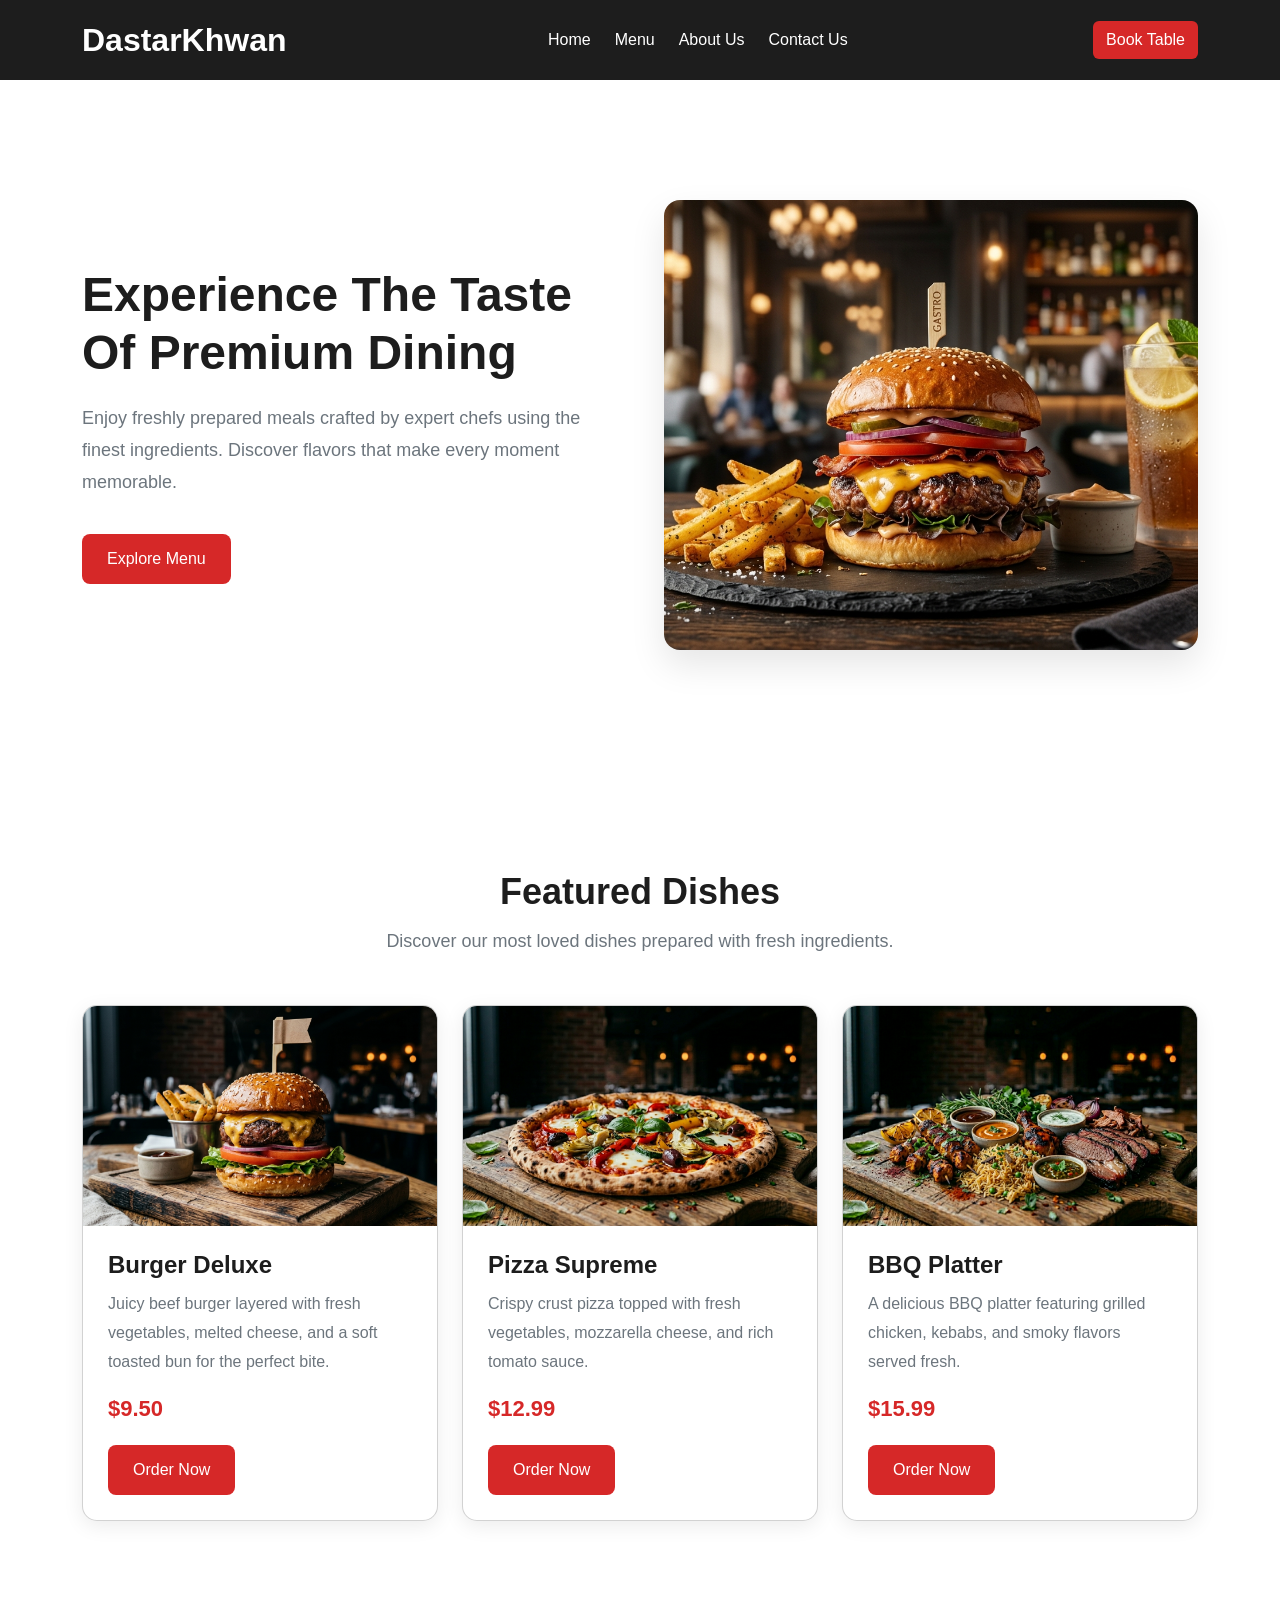
==== index.html @ 3510cf14 "Featured section completed" ====
<!DOCTYPE html>
<html lang="en">

<head>
    <meta charset="UTF-8">
    <meta name="viewport" content="width=device-width, initial-scale=1.0">
    <title>Document</title>
    <!-- Font Family -->

    <!-- bootstrap Link -->
    <link rel="stylesheet" href="https://cdn.jsdelivr.net/npm/bootstrap@5.3.3/dist/css/bootstrap.min.css">

    <!-- My CSS -->
    <link rel="stylesheet" href="Css/style.css">

</head>

<body>

    <!-- Navbar -->
    <nav class="navbar navbar-expand-lg navbar-dark">
        <div class="container">

            <a class="navbar-brand" href="#">DastarKhwan</a>

            <button class="navbar-toggler" type="button" data-bs-toggle="collapse" data-bs-target="#mynavbar">
                <span class="navbar-toggler-icon"></span>
            </button>

            <div class="collapse navbar-collapse" id="mynavbar">
                <ul class="navbar-nav mx-auto gap-2">
                    <li class="nav-item">
                        <a class="nav-link" href="#">Home</a>
                    </li>

                    <li class="nav-item">
                        <a class="nav-link" href="#">Menu</a>
                    </li>

                    <li class="nav-item">
                        <a class="nav-link" href="#">About Us</a>
                    </li>

                    <li class="nav-item">
                        <a class="nav-link" href="#">Contact Us</a>
                    </li>
                </ul>

                <a class="btn nav-btn" href="">Book Table</a>
            </div>


        </div>
    </nav>


    <!-- Hero section -->

    <section class="hero-section">
        <div class="container">

            <div class="row align-items-center g-5">
                <div class="col-12 col-lg-6">


                    <h1 class="hero-heading">
                        Experience The Taste Of Premium Dining
                    </h1>

                    <p class="hero-para">
                        Enjoy freshly prepared meals crafted by expert chefs using the finest ingredients. Discover
                        flavors that
                        make every moment memorable.
                    </p>

                    <a href="menu.html" class="btn primary-btn">
                        Explore Menu
                    </a>

                </div>


                <!-- Hero image -->

                <div class="col-12 col-lg-6">
                    <img class="img-fluid hero-img" src="images/heroimg.png" alt="Food Image">
                </div>

            </div>

        </div>

    </section>


    <!-- Featured Dishes -->
    <section>
        <div class="container">

            <h1 class="text-center sec-heading">Featured Dishes</h1>
            <p class="text-center sec-sub-heading"> Discover our most loved dishes prepared with fresh ingredients.</p>

            <div class="row g-4">

                <!-- Burger Card -->
                <div class="col-12 col-md-6 col-lg-4">

                    <div class="card feature-card h-100">
                        <img class="card-img-top food-img" src="images/burger.png" alt="Burger Image">

                        <div class="card-body food-body">

                            <h5 class="card-title food-title">Burger Deluxe</h5>
                            <p class="card-text">Juicy beef burger layered with fresh vegetables, melted cheese, and a soft toasted bun for the perfect bite.</p>
                            <p class="food-price mt-auto">$9.50</p>

                            
                                <a class="btn primary-btn" href="">Order Now</a>
                            

                        </div>
                    </div>

                </div>



                <!-- pizza card -->
                <div class="col-12 col-md-6 col-lg-4">

                    <div class="card feature-card h-100">
                        <img class="card-img-top food-img" src="images/pizza.png" alt="Pizza Image">

                        <div class="card-body food-body">

                            <h5 class="card-title food-title">Pizza Supreme</h5>
                            <p class="card-text">Crispy crust pizza topped with fresh vegetables, mozzarella cheese, and rich tomato sauce.</p>

                            <p class="food-price mt-auto">$12.99</p>

                            
                                <a class="btn primary-btn" href="">Order Now</a>
                            

                        </div>
                    </div>

                </div>



                <!-- BBQ Platter  card -->
                <div class="col-12 col-md-6 col-lg-4">

                    <div class="card feature-card h-100">
                        <img class="card-img-top food-img" src="images/barbque.png" alt="BarBque Image">

                        <div class="card-body food-body">

                            <h5 class="card-title food-title">BBQ Platter</h5>
                            <p class="card-text">A delicious BBQ platter featuring grilled chicken, kebabs, and smoky
                                flavors served fresh.</p>
                            <p class="food-price mt-auto">$15.99</p>

                            
                                <a class="btn primary-btn" href="">Order Now</a>
                            

                        </div>
                    </div>

                </div>



            </div>



        </div>
    </section>





    <!-- Bootstrap js -->
    <script src="https://cdn.jsdelivr.net/npm/bootstrap@5.3.3/dist/js/bootstrap.bundle.min.js"></script>

    <!-- my js link -->
    <script src="JS/script.js"></script>
</body>

</html>
---- Css/style.css ----
*{
    padding: 0;
    margin: 0;
    box-sizing: border-box;
    font-family: Poppins, sans-serif;
}

/* Navbar */
nav{
    Background: #1D1D1D;
    min-height: 80px;
}

.navbar-brand{
    font-size: 32px;
    font-weight: 700;
}


.nav-link{
    font-weight: 500;
    font-size: 16px;
    color: white;
}

.nav-link:hover{
    color: #F77F00;
}

.nav-btn{
    background-color: #D62828;
    color: white;
    font-weight: 500;
    font-size: 16px;
}

.nav-btn:hover{
    background-color: #F77F00;
    color: white;
}

/* Media Query navbar */

@media (max-width: 768px) {
    nav{
        min-height: 70px;
    }

    .navbar-brand{
        font-size: 22px;
    }

    .nav-btn{
        margin-top: 20px;
    }

}

/* Section spacing */
/* section {
    padding: 100px 0px;
} */

/* Hero section */
.hero-section{
    padding: 120px 0px;
}

.hero-heading{
    font-size: 48px;
    font-weight: 700;
    color: #1D1D1D;
    line-height: 1.2;
    margin-bottom: 20px;
}

.hero-para{
    font-size: 18px;
    color: #6C757D;
    line-height: 1.8;
    margin-bottom: 35px;
}


/* hero image */
.hero-img{
    width: 100%;
    height: 450px;
    object-fit: cover;
    border-radius: 16px;
    box-shadow: 0px 15px 35px rgba(0, 0, 0, 0.1);
}


/* mobile media Query */

/* Mobile */
@media (max-width: 768px){

    .hero-section {
        padding: 60px 0px;
    }

    .hero-heading{
        font-size: 36px;
    }

    .hero-para{
        font-size: 16px;
    }

    .hero-img{
        height: auto;
    }

    
}

/* ipad  */
@media (max-width: 992px) {
    .hero-section {
        padding: 80px 0px;
    }

    .hero-section .col-12 {
        text-align: center;
    }

    .hero-heading {
        font-size: 40px;
    }
}

/* Featured Dishes */

section{
    padding: 100px 0;
}

.sec-heading{
    font-size: 36px;
    font-weight: 700;
    color: #1D1D1D;
    margin-bottom: 15px;
}

.sec-sub-heading{
    font-size: 18px;
    color: #6C757D;
    margin-bottom: 50px;
}

/* feature card */
.feature-card{
    background-color: #fff;
    border-radius: 15px;
    overflow: hidden;
    box-shadow: 0 5px 20px rgba(0,0,0,0.08);
    transition: 0.3s;
    height: 100%;
}

.feature-card:hover{
    transform: translateY(-5px);
}

/* feature img css */
.food-img{
    width: 100%;
    height: 220px;
    object-fit: cover;
}

/* food body card */
.food-body{
    padding: 25px;
    display: flex;
    flex-direction: column;
}

.food-title{
    font-size: 24px;
    font-weight: 600;
    color: #1D1D1D;
    margin-bottom: 10px;
}

.card-text{
     color: #6C757D;
    line-height: 1.8;
}

.food-price{
    font-size: 22px;
    font-weight: 700;
    color: #D62828;
    margin-bottom: 20px;
}

/* primary btn */
.primary-btn{
    background-color: #D62828;
    color: #fff;
    padding: 12px 24px;
    border-radius: 8px;
    transition: 0.3s;
    align-self: flex-start;
}

.primary-btn:hover{
    background-color: #F77F00;
    color: #fff;
}

/* media query mobile */
@media (max-width: 768px){

    .sec-heading{
        font-size: 30px;
    }

    .sec-sub-heading{
        font-size: 16px;
    }

}
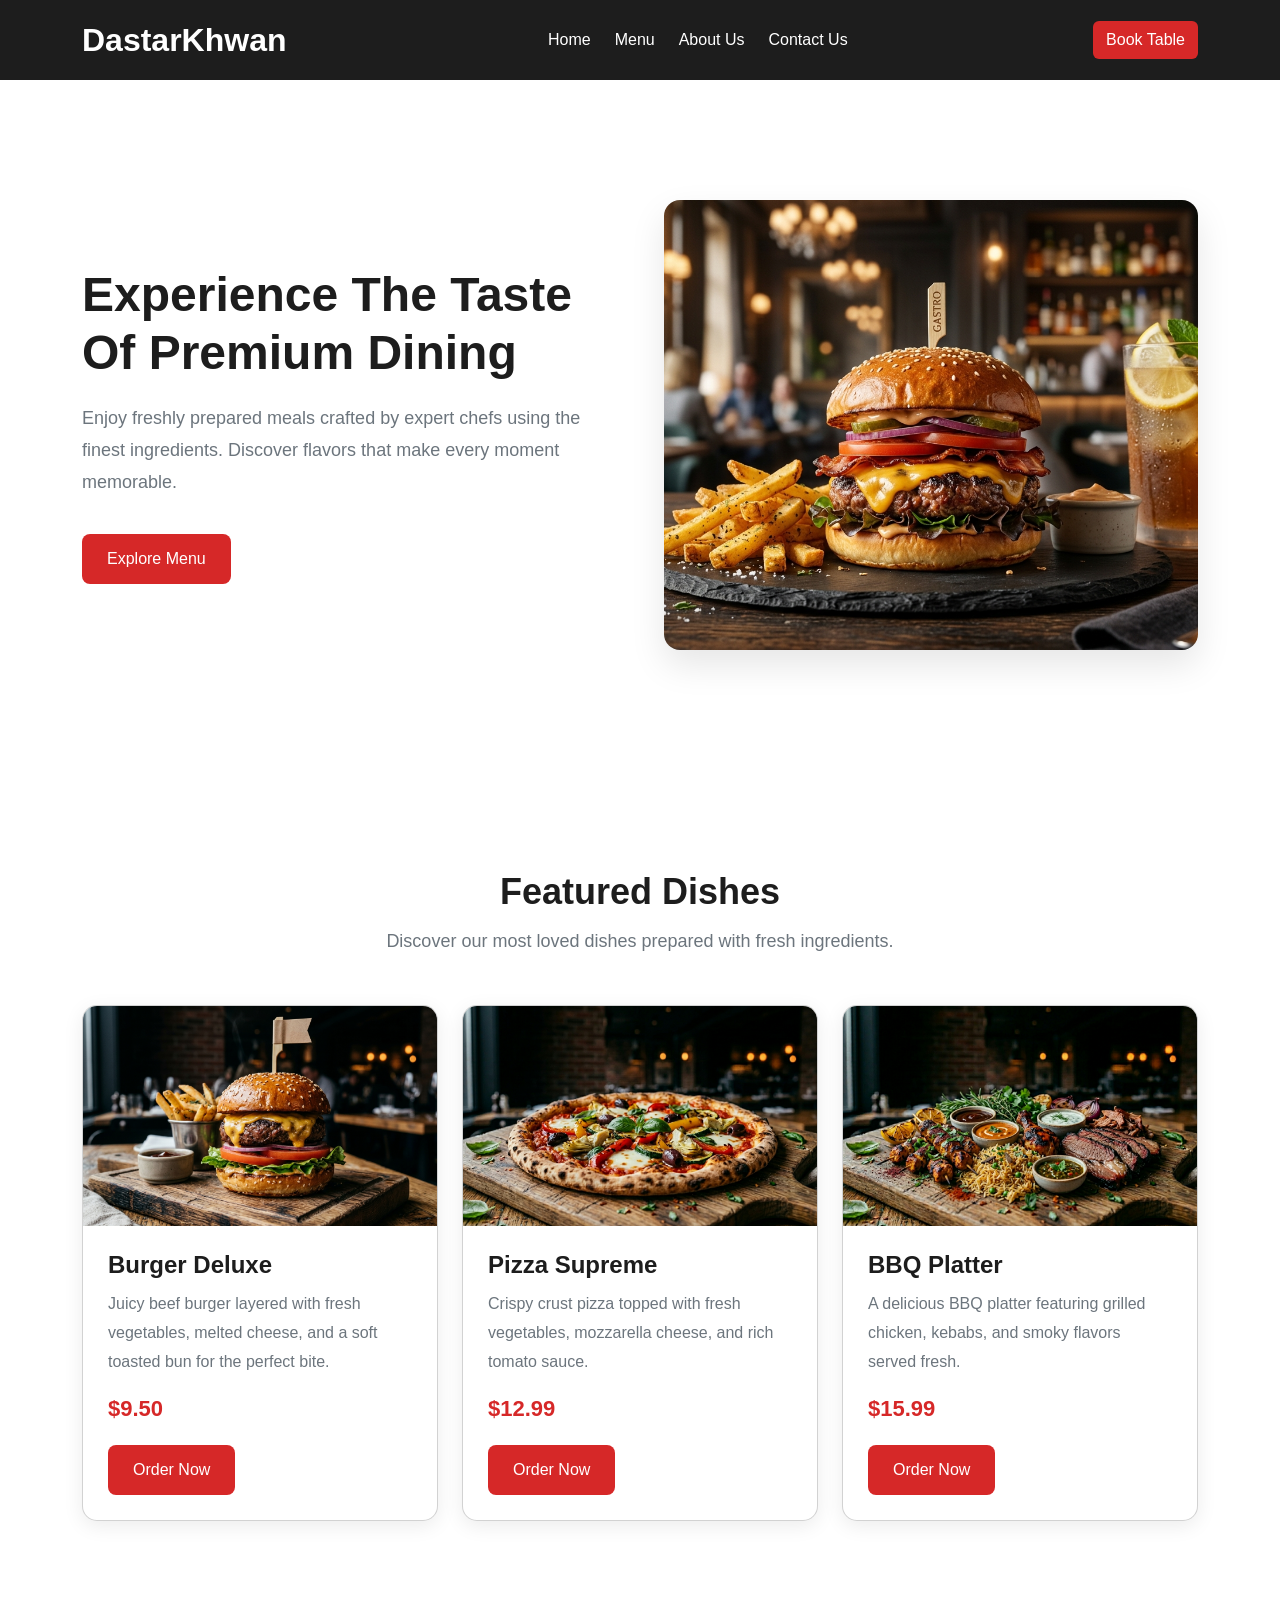
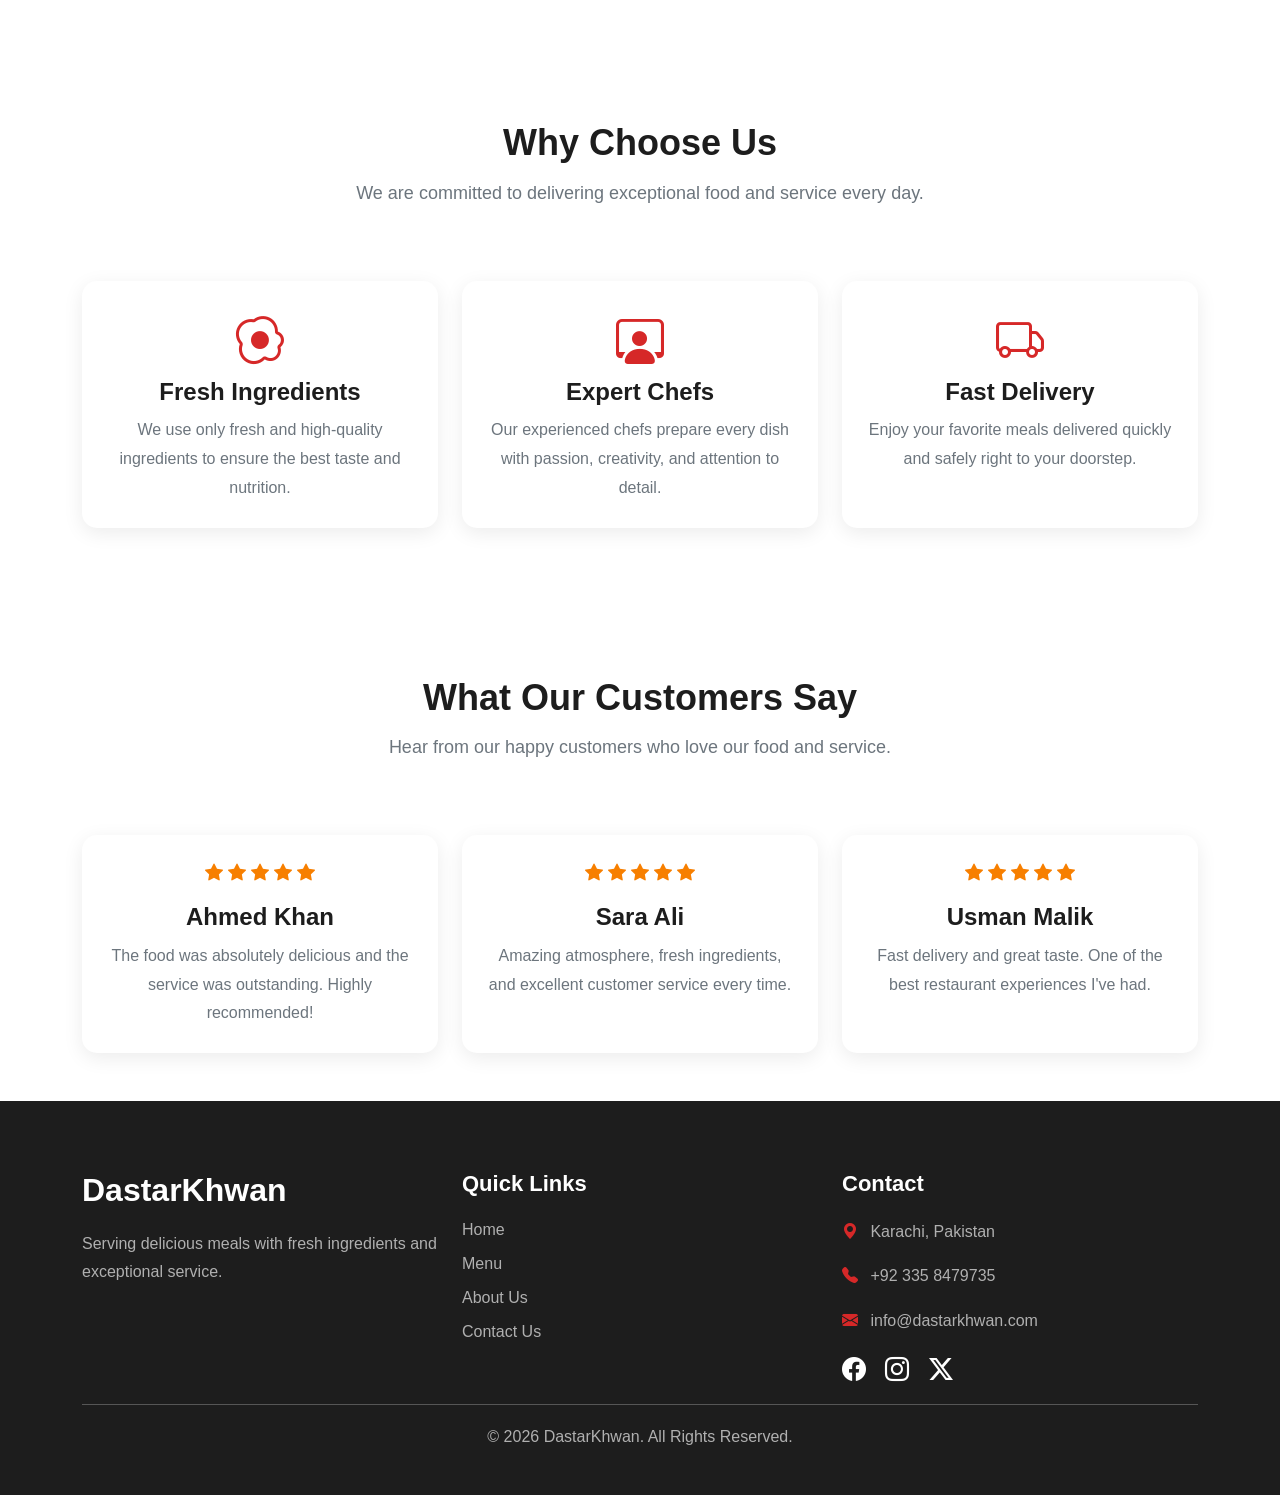
==== commit 283545df: "complete home page" ====
--- a/index.html
+++ b/index.html
@@ -9,6 +9,7 @@
 
     <!-- bootstrap Link -->
     <link rel="stylesheet" href="https://cdn.jsdelivr.net/npm/bootstrap@5.3.3/dist/css/bootstrap.min.css">
+    <link rel="stylesheet" href="https://cdn.jsdelivr.net/npm/bootstrap-icons@1.11.3/font/bootstrap-icons.min.css">
 
     <!-- My CSS -->
     <link rel="stylesheet" href="Css/style.css">
@@ -111,12 +112,13 @@
                         <div class="card-body food-body">
 
                             <h5 class="card-title food-title">Burger Deluxe</h5>
-                            <p class="card-text">Juicy beef burger layered with fresh vegetables, melted cheese, and a soft toasted bun for the perfect bite.</p>
+                            <p class="card-text">Juicy beef burger layered with fresh vegetables, melted cheese, and a
+                                soft toasted bun for the perfect bite.</p>
                             <p class="food-price mt-auto">$9.50</p>
 
-                            
-                                <a class="btn primary-btn" href="">Order Now</a>
-                            
+
+                            <a class="btn primary-btn" href="">Order Now</a>
+
 
                         </div>
                     </div>
@@ -134,13 +136,14 @@
                         <div class="card-body food-body">
 
                             <h5 class="card-title food-title">Pizza Supreme</h5>
-                            <p class="card-text">Crispy crust pizza topped with fresh vegetables, mozzarella cheese, and rich tomato sauce.</p>
+                            <p class="card-text">Crispy crust pizza topped with fresh vegetables, mozzarella cheese, and
+                                rich tomato sauce.</p>
 
                             <p class="food-price mt-auto">$12.99</p>
 
-                            
-                                <a class="btn primary-btn" href="">Order Now</a>
-                            
+
+                            <a class="btn primary-btn" href="">Order Now</a>
+
 
                         </div>
                     </div>
@@ -162,23 +165,239 @@
                                 flavors served fresh.</p>
                             <p class="food-price mt-auto">$15.99</p>
 
+
+                            <a class="btn primary-btn" href="">Order Now</a>
+
+
+                        </div>
+                    </div>
+
+                </div>
+
+
+
+            </div>
+
+
+
+        </div>
+    </section>
+
+
+    <!-- Why Choose Us section -->
+
+    <section class="why-choose-us">
+        <div class="container">
+
+            <h2 class="text-center sec-heading">Why Choose Us</h2>
+            <p class="text-center sec-sub-heading">
+                We are committed to delivering exceptional food and service every day.
+            </p>
+
+            <div class="row g-4">
+
+                <!-- card 1 -->
+                <div class="col-md-6 col-lg-4">
+                    <div class="feature-card h-100 text-center">
+                        <div class="food-body">
+                            <i class="bi bi-egg-fried why-choose-icon"></i>
+                            <h4 class="food-title">Fresh Ingredients</h4>
+                            <p class="card-text">
+                                We use only fresh and high-quality ingredients to ensure the best taste and nutrition.
+                            </p>
+                        </div>
+                    </div>
+                </div>
+
+                <!-- card 2 -->
+                <div class="col-md-6 col-lg-4">
+                    <div class="feature-card h-100 text-center">
+                        <div class="food-body">
+                            <i class="bi bi-person-workspace why-choose-icon"></i>
+                            <h4 class="food-title">Expert Chefs</h4>
+                            <p class="card-text">
+                                Our experienced chefs prepare every dish with passion, creativity, and attention to
+                                detail.
+                            </p>
+                        </div>
+                    </div>
+                </div>
+
+
+                <!-- card 3 -->
+                <div class="col-md-6 col-lg-4">
+                    <div class="feature-card h-100 text-center">
+                        <div class="food-body">
+                            <i class="bi bi-truck why-choose-icon"></i>
+                            <h4 class="food-title">Fast Delivery</h4>
+                            <p class="card-text">
+                                Enjoy your favorite meals delivered quickly and safely right to your doorstep.
+                            </p>
+                        </div>
+                    </div>
+                </div>
+
+
+            </div>
+        </div>
+    </section>
+
+
+    <!-- Testimonials section -->
+
+    <section class="testimonials py-5">
+        <div class="container">
+
+            <h2 class="text-center sec-heading">What Our Customers Say</h2>
+
+            <p class="text-center sec-sub-heading">
+                Hear from our happy customers who love our food and service.
+            </p>
+
+            <div class="row g-4 mt-4">
+
+                <!-- review 1 -->
+                <div class="col-md-6 col-lg-4">
+                    <div class="feature-card h-100">
+                        <div class="food-body text-center">
+
+                               <div class="mb-3 stars"> <i class="bi bi-star-fill"></i>
+                                <i class="bi bi-star-fill"></i>
+                                <i class="bi bi-star-fill"></i>
+                                <i class="bi bi-star-fill"></i>
+                                <i class="bi bi-star-fill"></i>
+                               </div>
+
+                            <h5 class="food-title">Ahmed Khan</h5>
+
+                            <p class="card-text">
+                                The food was absolutely delicious and the service was outstanding. Highly recommended!
+                            </p>
+
+                        </div>
+
+                    </div>
+
+                </div>
+
+
+                <!-- review 2 -->
+                <div class="col-md-6 col-lg-4">
+                    <div class="feature-card h-100">
+                        <div class="food-body text-center">
+
                             
-                                <a class="btn primary-btn" href="">Order Now</a>
+                               <div class="mb-3 stars"> <i class="bi bi-star-fill"></i>
+                                <i class="bi bi-star-fill"></i>
+                                <i class="bi bi-star-fill"></i>
+                                <i class="bi bi-star-fill"></i>
+                                <i class="bi bi-star-fill"></i>
+                               </div>
+
+                            <h5 class="food-title">Sara Ali</h5>
+
+                            <p class="card-text">
+                                Amazing atmosphere, fresh ingredients, and excellent customer service every time.
+                            </p>
+
+                        </div>
+
+                    </div>
+
+                </div>
+
+
+                <!-- review 3 -->
+                <div class="col-md-6 col-lg-4">
+                    <div class="feature-card h-100">
+                        <div class="food-body text-center">
+
                             
-
-                        </div>
-                    </div>
-
-                </div>
-
-
-
-            </div>
-
-
+                               <div class="mb-3 stars"> <i class="bi bi-star-fill"></i>
+                                <i class="bi bi-star-fill"></i>
+                                <i class="bi bi-star-fill"></i>
+                                <i class="bi bi-star-fill"></i>
+                                <i class="bi bi-star-fill"></i>
+                               </div>
+
+                            <h5 class="food-title">Usman Malik</h5>
+
+                            <p class="card-text">
+                                Fast delivery and great taste. One of the best restaurant experiences I've had.
+                            </p>
+
+                        </div>
+
+                    </div>
+
+                </div>
+
+
+            </div>
 
         </div>
     </section>
+
+
+    <!-- footer -->
+    <footer class="footer">
+        <div class="container">
+
+            <div class="row g-4">
+
+                <!-- Brand -->
+                <div class="col-md-4">
+                    <h3 class="footer-logo">DastarKhwan</h3>
+
+                    <p class="footer-text">
+                        Serving delicious meals with fresh ingredients and exceptional service.
+                    </p>
+                </div>
+
+                <!-- Quick Links -->
+                <div class="col-md-4">
+                    <h4 class="footer-heading">Quick Links</h4>
+
+                    <ul class="footer-links">
+                        <li><a href="index.html">Home</a></li>
+                        <li><a href="menu.html">Menu</a></li>
+                        <li><a href="about.html">About Us</a></li>
+                        <li><a href="contact.html">Contact Us</a></li>
+                    </ul>
+                </div>
+
+                <!-- Contact -->
+                <div class="col-md-4">
+                    <h4 class="footer-heading">Contact</h4>
+
+                    <p class="footer-text"> <i class="bi bi-geo-alt-fill"></i> Karachi, Pakistan</p>
+                    <p class="footer-text"><i class="bi bi-telephone-fill"></i> +92 335 8479735</p>
+                    <p class="footer-text"><i class="bi bi-envelope-fill"></i> info@dastarkhwan.com</p>
+
+                    <!-- icons -->
+                    <div class="social-icons mt-3">
+                        <a href="#"><i class="bi bi-facebook"></i></a>
+                        <a href="#"><i class="bi bi-instagram"></i></a>
+                        <a href="#"><i class="bi bi-twitter-x"></i></a>
+                    </div>
+                </div>
+
+            </div>
+
+            <hr>
+
+            <div class="text-center">
+                <p class="copyright">
+                    © 2026 DastarKhwan. All Rights Reserved.
+                </p>
+            </div>
+
+        </div>
+    </footer>
+
+
+
+
 
 
 
--- a/Css/style.css
+++ b/Css/style.css
@@ -1,4 +1,4 @@
-*{
+* {
     padding: 0;
     margin: 0;
     box-sizing: border-box;
@@ -6,35 +6,35 @@
 }
 
 /* Navbar */
-nav{
+nav {
     Background: #1D1D1D;
     min-height: 80px;
 }
 
-.navbar-brand{
+.navbar-brand {
     font-size: 32px;
     font-weight: 700;
 }
 
 
-.nav-link{
+.nav-link {
     font-weight: 500;
     font-size: 16px;
     color: white;
 }
 
-.nav-link:hover{
+.nav-link:hover {
     color: #F77F00;
 }
 
-.nav-btn{
+.nav-btn {
     background-color: #D62828;
     color: white;
     font-weight: 500;
     font-size: 16px;
 }
 
-.nav-btn:hover{
+.nav-btn:hover {
     background-color: #F77F00;
     color: white;
 }
@@ -42,15 +42,15 @@
 /* Media Query navbar */
 
 @media (max-width: 768px) {
-    nav{
+    nav {
         min-height: 70px;
     }
 
-    .navbar-brand{
+    .navbar-brand {
         font-size: 22px;
     }
 
-    .nav-btn{
+    .nav-btn {
         margin-top: 20px;
     }
 
@@ -62,11 +62,11 @@
 } */
 
 /* Hero section */
-.hero-section{
+.hero-section {
     padding: 120px 0px;
 }
 
-.hero-heading{
+.hero-heading {
     font-size: 48px;
     font-weight: 700;
     color: #1D1D1D;
@@ -74,7 +74,7 @@
     margin-bottom: 20px;
 }
 
-.hero-para{
+.hero-para {
     font-size: 18px;
     color: #6C757D;
     line-height: 1.8;
@@ -83,7 +83,7 @@
 
 
 /* hero image */
-.hero-img{
+.hero-img {
     width: 100%;
     height: 450px;
     object-fit: cover;
@@ -95,25 +95,25 @@
 /* mobile media Query */
 
 /* Mobile */
-@media (max-width: 768px){
+@media (max-width: 768px) {
 
     .hero-section {
         padding: 60px 0px;
     }
 
-    .hero-heading{
+    .hero-heading {
         font-size: 36px;
     }
 
-    .hero-para{
+    .hero-para {
         font-size: 16px;
     }
 
-    .hero-img{
+    .hero-img {
         height: auto;
     }
 
-    
+
 }
 
 /* ipad  */
@@ -133,64 +133,66 @@
 
 /* Featured Dishes */
 
-section{
+section {
     padding: 100px 0;
 }
 
-.sec-heading{
+.sec-heading {
     font-size: 36px;
     font-weight: 700;
     color: #1D1D1D;
     margin-bottom: 15px;
 }
 
-.sec-sub-heading{
+.sec-sub-heading {
     font-size: 18px;
     color: #6C757D;
     margin-bottom: 50px;
 }
 
 /* feature card */
-.feature-card{
+.feature-card {
     background-color: #fff;
     border-radius: 15px;
     overflow: hidden;
-    box-shadow: 0 5px 20px rgba(0,0,0,0.08);
+    box-shadow: 0 5px 20px rgba(0, 0, 0, 0.08);
     transition: 0.3s;
     height: 100%;
 }
 
-.feature-card:hover{
+.feature-card:hover {
     transform: translateY(-5px);
+    box-shadow: 0 15px 35px rgba(0,0,0,0.12);
+
 }
 
 /* feature img css */
-.food-img{
+.food-img {
     width: 100%;
     height: 220px;
     object-fit: cover;
 }
 
-/* food body card */
-.food-body{
+/* food body card Reuseable classes */
+.food-body {
     padding: 25px;
     display: flex;
     flex-direction: column;
 }
 
-.food-title{
+.food-title {
     font-size: 24px;
     font-weight: 600;
     color: #1D1D1D;
     margin-bottom: 10px;
 }
 
-.card-text{
-     color: #6C757D;
+.card-text {
+    color: #6C757D;
     line-height: 1.8;
 }
 
-.food-price{
+.food-price {
     font-size: 22px;
     font-weight: 700;
     color: #D62828;
@@ -198,7 +200,7 @@
 }
 
 /* primary btn */
-.primary-btn{
+.primary-btn {
     background-color: #D62828;
     color: #fff;
     padding: 12px 24px;
@@ -207,20 +209,110 @@
     align-self: flex-start;
 }
 
-.primary-btn:hover{
+.primary-btn:hover {
     background-color: #F77F00;
     color: #fff;
 }
 
 /* media query mobile */
-@media (max-width: 768px){
-
-    .sec-heading{
+@media (max-width: 768px) {
+
+    .sec-heading {
         font-size: 30px;
     }
 
-    .sec-sub-heading{
+    .sec-sub-heading {
         font-size: 16px;
     }
 
+}
+
+/* why choose us */
+
+/* img css  */
+
+.why-choose-us .row{
+    margin-top: 50px;
+}
+
+
+.why-choose-icon {
+    font-size: 48px;
+    color: #D62828;
+}
+
+
+.stars{
+    color: #F77F00;
+    font-size: 18px;
+    margin-bottom: 15px;
+}
+
+
+
+/* footer  */
+
+.footer{
+    background-color: #1D1D1D;
+    color: #fff;
+    padding: 70px 0 30px;
+}
+
+.footer-logo{
+    font-size: 32px;
+    font-weight: 700;
+    margin-bottom: 20px;
+}
+
+.footer-heading{
+    font-size: 22px;
+    font-weight: 600;
+    margin-bottom: 20px;
+
+}
+
+.footer-text{
+    color: #B0B0B0;
+    line-height: 1.8;
+}
+
+.footer-text i{
+    color: #D62828;
+    margin-right: 8px;
+}
+
+.footer-links{
+    list-style: none;
+    padding: 0;
+}
+
+.footer-links li{
+    margin-bottom: 10px;
+}
+
+.footer-links a{
+    color: #B0B0B0;
+    text-decoration: none;
+    transition: 0.3s;
+}
+
+.footer-links a:hover{
+    color: #D62828;
+}
+
+.copyright{
+    color: #B0B0B0;
+    margin-top: 20px;
+}
+
+/* social media icons */
+.social-icons a{
+    color: white;
+    font-size: 24px;
+    margin-right: 15px;
+    transition: 0.3s;
+}
+
+.social-icons a:hover{
+    color: #D62828;
 }
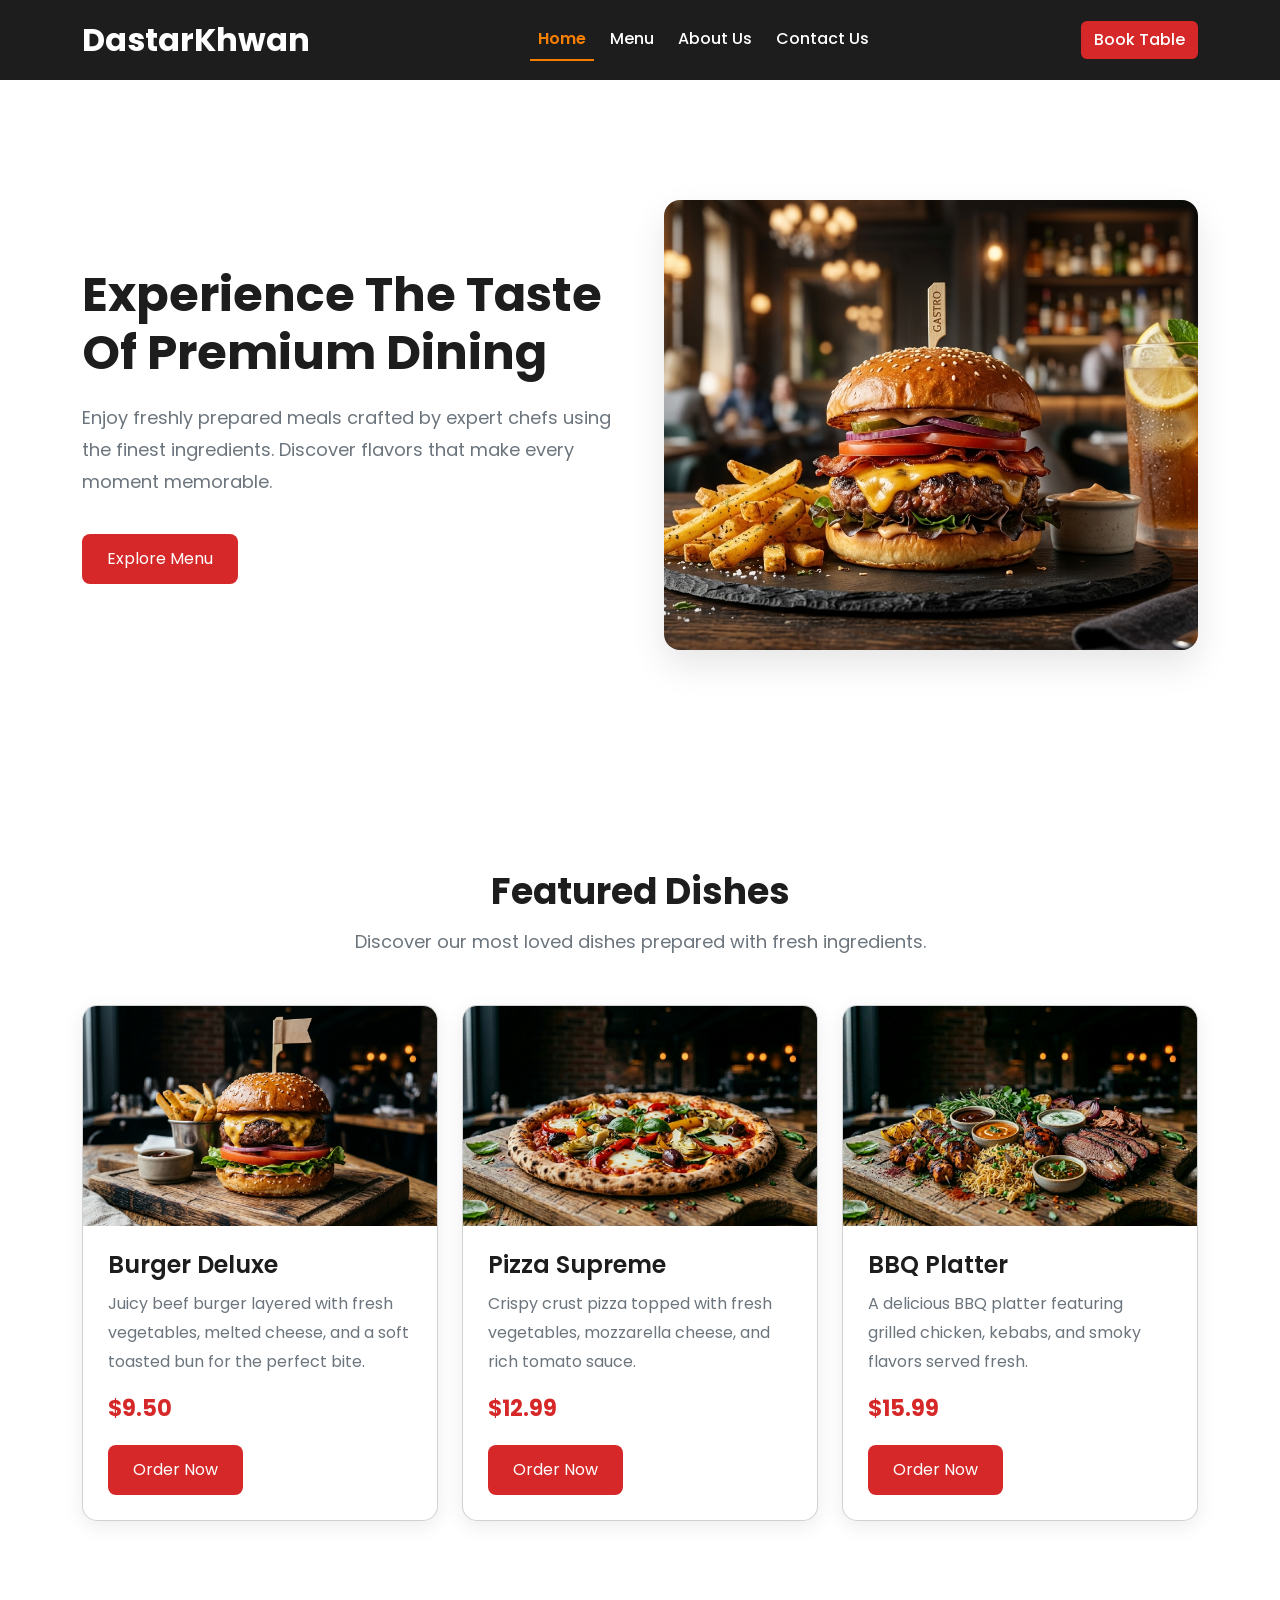
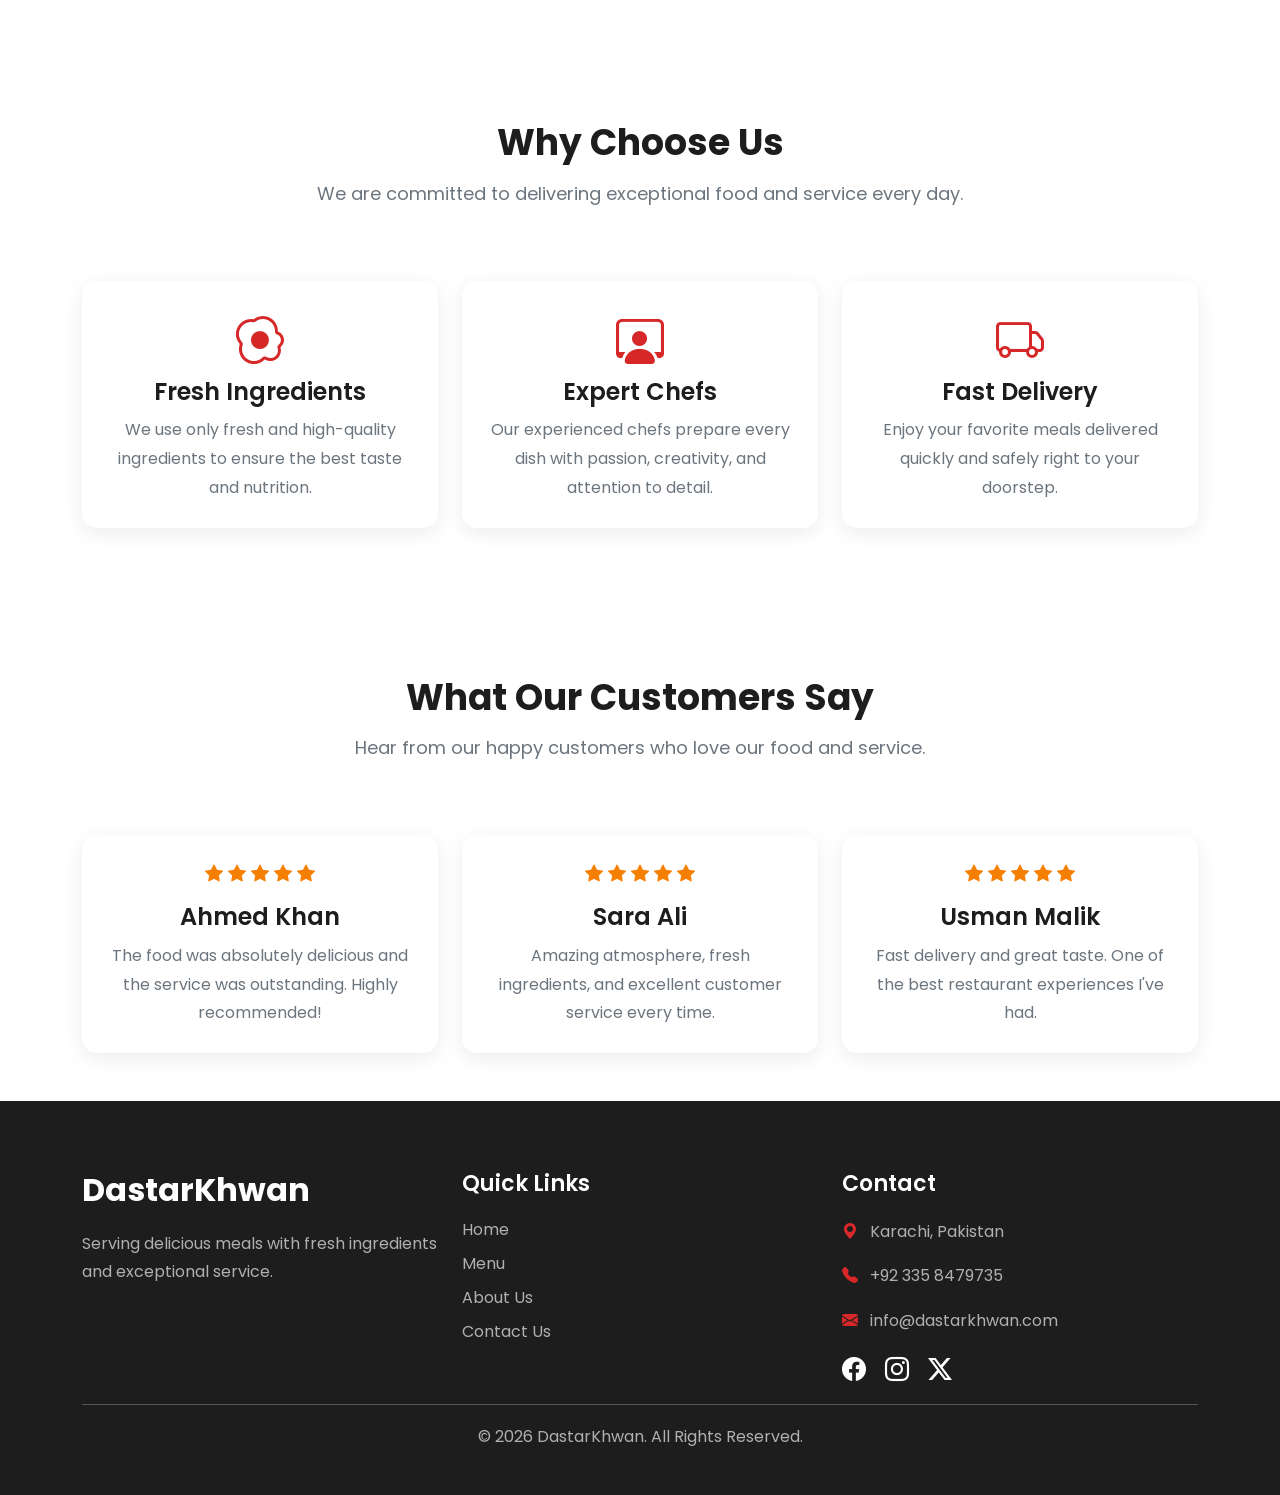
==== commit 08cfcd54: "menu page completed" ====
--- a/index.html
+++ b/index.html
@@ -5,7 +5,10 @@
     <meta charset="UTF-8">
     <meta name="viewport" content="width=device-width, initial-scale=1.0">
     <title>Document</title>
-    <!-- Font Family -->
+    <!-- Fonts poppins -->
+    <link rel="preconnect" href="https://fonts.googleapis.com">
+    <link rel="preconnect" href="https://fonts.gstatic.com" crossorigin>
+    <link href="https://fonts.googleapis.com/css2?family=Poppins:wght@400;500;600;700&display=swap" rel="stylesheet">
 
     <!-- bootstrap Link -->
     <link rel="stylesheet" href="https://cdn.jsdelivr.net/npm/bootstrap@5.3.3/dist/css/bootstrap.min.css">
@@ -31,11 +34,11 @@
             <div class="collapse navbar-collapse" id="mynavbar">
                 <ul class="navbar-nav mx-auto gap-2">
                     <li class="nav-item">
-                        <a class="nav-link" href="#">Home</a>
+                        <a class="nav-link active" href="index.html">Home</a>
                     </li>
 
                     <li class="nav-item">
-                        <a class="nav-link" href="#">Menu</a>
+                        <a class="nav-link" href="menu.html">Menu</a>
                     </li>
 
                     <li class="nav-item">
@@ -261,12 +264,12 @@
                     <div class="feature-card h-100">
                         <div class="food-body text-center">
 
-                               <div class="mb-3 stars"> <i class="bi bi-star-fill"></i>
-                                <i class="bi bi-star-fill"></i>
-                                <i class="bi bi-star-fill"></i>
-                                <i class="bi bi-star-fill"></i>
-                                <i class="bi bi-star-fill"></i>
-                               </div>
+                            <div class="mb-3 stars"> <i class="bi bi-star-fill"></i>
+                                <i class="bi bi-star-fill"></i>
+                                <i class="bi bi-star-fill"></i>
+                                <i class="bi bi-star-fill"></i>
+                                <i class="bi bi-star-fill"></i>
+                            </div>
 
                             <h5 class="food-title">Ahmed Khan</h5>
 
@@ -286,13 +289,13 @@
                     <div class="feature-card h-100">
                         <div class="food-body text-center">
 
-                            
-                               <div class="mb-3 stars"> <i class="bi bi-star-fill"></i>
-                                <i class="bi bi-star-fill"></i>
-                                <i class="bi bi-star-fill"></i>
-                                <i class="bi bi-star-fill"></i>
-                                <i class="bi bi-star-fill"></i>
-                               </div>
+
+                            <div class="mb-3 stars"> <i class="bi bi-star-fill"></i>
+                                <i class="bi bi-star-fill"></i>
+                                <i class="bi bi-star-fill"></i>
+                                <i class="bi bi-star-fill"></i>
+                                <i class="bi bi-star-fill"></i>
+                            </div>
 
                             <h5 class="food-title">Sara Ali</h5>
 
@@ -312,13 +315,13 @@
                     <div class="feature-card h-100">
                         <div class="food-body text-center">
 
-                            
-                               <div class="mb-3 stars"> <i class="bi bi-star-fill"></i>
-                                <i class="bi bi-star-fill"></i>
-                                <i class="bi bi-star-fill"></i>
-                                <i class="bi bi-star-fill"></i>
-                                <i class="bi bi-star-fill"></i>
-                               </div>
+
+                            <div class="mb-3 stars"> <i class="bi bi-star-fill"></i>
+                                <i class="bi bi-star-fill"></i>
+                                <i class="bi bi-star-fill"></i>
+                                <i class="bi bi-star-fill"></i>
+                                <i class="bi bi-star-fill"></i>
+                            </div>
 
                             <h5 class="food-title">Usman Malik</h5>
 
--- a/Css/style.css
+++ b/Css/style.css
@@ -25,6 +25,12 @@
 
 .nav-link:hover {
     color: #F77F00;
+}
+
+.nav-link.active{
+    color: #F77F00 !important;
+    font-weight: 600;
+    border-bottom: 2px solid #F77F00;
 }
 
 .nav-btn {
